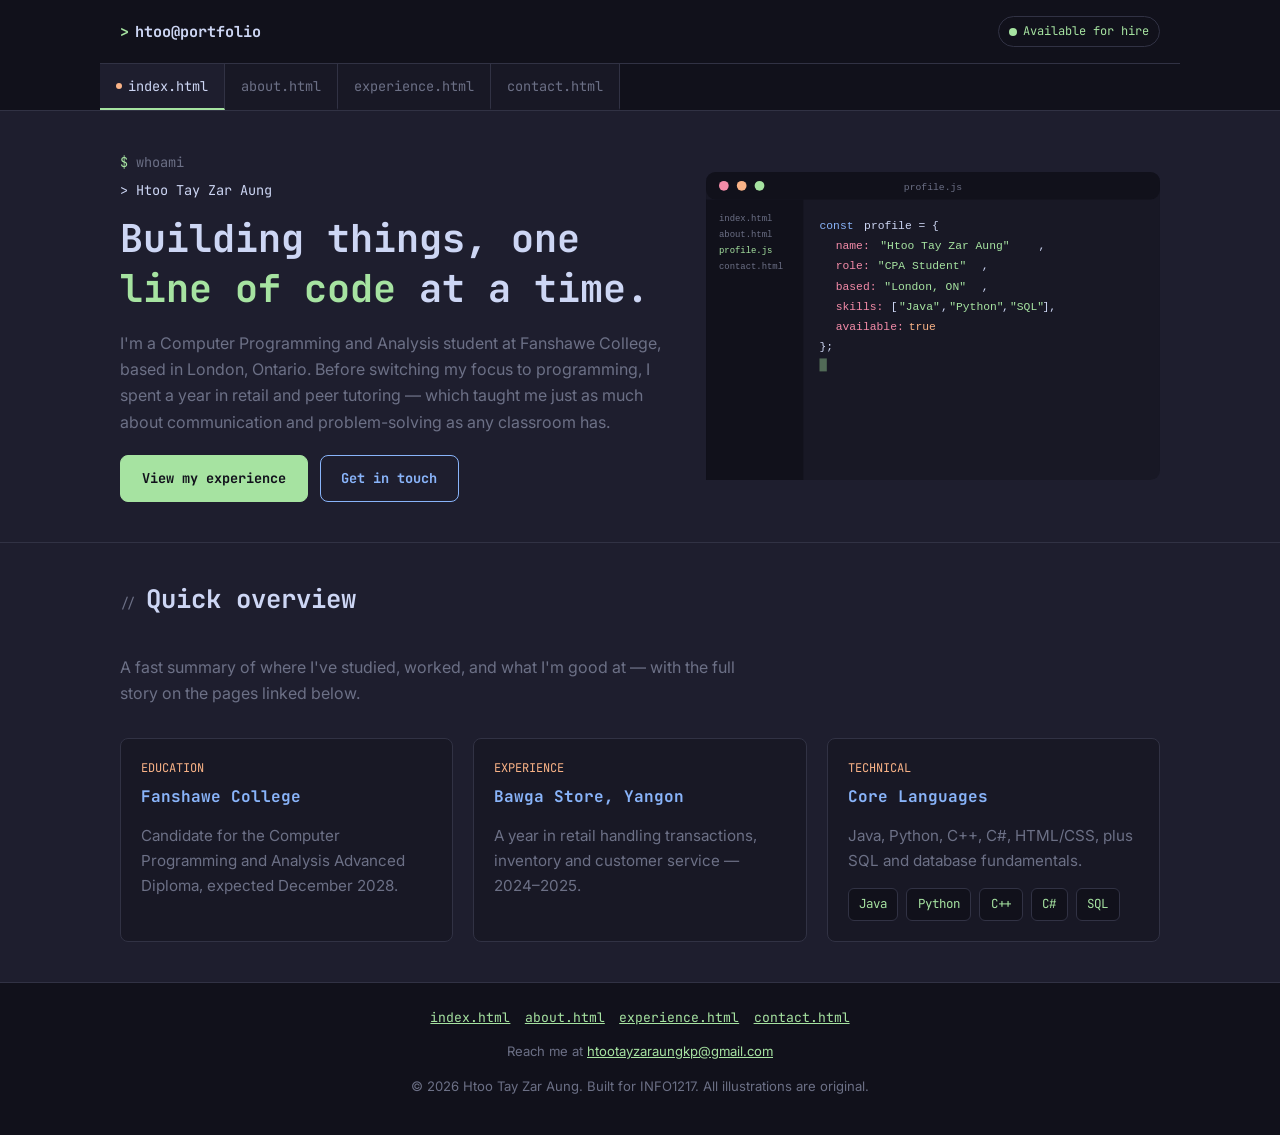
==== index.html @ 4e3d9cc4 "Add Website Files" ====
<!DOCTYPE html>
<html lang="en">
<head>
  <meta charset="UTF-8">
  <meta name="viewport" content="width=device-width, initial-scale=1.0">
  <title>Htoo Tay Zar Aung | Portfolio</title>
  <meta name="description" content="Portfolio of Htoo Tay Zar Aung, Computer Programming and Analysis student at Fanshawe College.">
  <link rel="stylesheet" href="css/styles.css">
  <link rel="preconnect" href="https://fonts.googleapis.com">
  <link href="https://fonts.googleapis.com/css2?family=JetBrains+Mono:wght@400;700&family=Inter:wght@400;500;600&display=swap" rel="stylesheet">
</head>
<body>
  <a class="skip-link" href="#main">Skip to main content</a>

  <header class="site-header">
    <div class="container brand-row">
      <a class="logo" href="index.html">
        <span class="prompt">&gt;</span><span class="name">htoo@portfolio</span>
      </a>
      <span class="availability-pill"><span class="dot"></span>Available for hire</span>
    </div>
    <nav class="main-nav" aria-label="Primary">
      <div class="container" style="padding-inline:0;">
        <ul>
          <li><a href="index.html" aria-current="page"><span class="tab-dot" aria-hidden="true"></span>index.html</a></li>
          <li><a href="about.html">about.html</a></li>
          <li><a href="experience.html">experience.html</a></li>
          <li><a href="contact.html">contact.html</a></li>
        </ul>
      </div>
    </nav>
  </header>

  <main id="main">
    <section class="hero">
      <div class="container">
        <div class="hero-copy">
          <p class="terminal-line"><span class="prompt">$</span>whoami</p>
          <p class="terminal-line"><span class="output">&gt; Htoo Tay Zar Aung</span></p>
          <h1>Building things, one <span class="accent">line of code</span> at a time.</h1>
          <p>I'm a Computer Programming and Analysis student at Fanshawe College, based in London, Ontario. Before switching my focus to programming, I spent a year in retail and peer tutoring — which taught me just as much about communication and problem-solving as any classroom has.</p>
          <div class="button-row">
            <a class="button" href="experience.html">View my experience</a>
            <a class="button secondary" href="contact.html">Get in touch</a>
          </div>
        </div>
        <img src="images/hero-editor.svg" alt="Illustration of a code editor window showing a JavaScript profile object with the author's name, role, location and skills" width="560" height="380">
      </div>
    </section>

    <section class="section">
      <div class="container">
        <div class="section-heading">
          <span class="comment">//</span>
          <h2>Quick overview</h2>
        </div>
        <p class="lede">A fast summary of where I've studied, worked, and what I'm good at — with the full story on the pages linked below.</p>

        <div class="card-grid">
          <article class="card">
            <span class="meta">EDUCATION</span>
            <h3>Fanshawe College</h3>
            <p>Candidate for the Computer Programming and Analysis Advanced Diploma, expected December 2028.</p>
          </article>

          <article class="card">
            <span class="meta">EXPERIENCE</span>
            <h3>Bawga Store, Yangon</h3>
            <p>A year in retail handling transactions, inventory and customer service — 2024–2025.</p>
          </article>

          <article class="card">
            <span class="meta">TECHNICAL</span>
            <h3>Core Languages</h3>
            <p>Java, Python, C++, C#, HTML/CSS, plus SQL and database fundamentals.</p>
            <div class="badge-row">
              <span class="badge">Java</span>
              <span class="badge">Python</span>
              <span class="badge">C++</span>
              <span class="badge">C#</span>
              <span class="badge">SQL</span>
            </div>
          </article>
        </div>
      </div>
    </section>
  </main>

  <footer class="site-footer">
    <div class="container">
      <ul class="footer-nav">
        <li><a href="index.html">index.html</a></li>
        <li><a href="about.html">about.html</a></li>
        <li><a href="experience.html">experience.html</a></li>
        <li><a href="contact.html">contact.html</a></li>
      </ul>
      <p>Reach me at <a href="mailto:htootayzaraungkp@gmail.com">htootayzaraungkp@gmail.com</a></p>
      <p>&copy; 2026 Htoo Tay Zar Aung. Built for INFO1217. All illustrations are original.</p>
    </div>
  </footer>
</body>
</html>
---- css/styles.css ----
/* ==========================================================================
   Htoo Tay Zar Aung — Portfolio
   Single external stylesheet. Mobile-first: base rules target small
   screens, then min-width media queries layer on tablet (425px) and
   desktop (768px) adjustments.
   ========================================================================== */

/* -------------------- Design tokens -------------------- */
:root {
  --bg: #1e1e2e;
  --bg-alt: #181825;
  --bg-panel: #11111b;
  --border: #313244;
  --text: #cdd6f4;
  --text-muted: #6c7086;

  --green: #a6e3a1;
  --blue: #89b4fa;
  --peach: #fab387;
  --pink: #f38ba8;

  --font-mono: "JetBrains Mono", "Courier New", monospace;
  --font-body: "Inter", "Segoe UI", sans-serif;

  --radius: 8px;
  --max-width: 1080px;
}

/* -------------------- Reset & base -------------------- */
*,
*::before,
*::after {
  box-sizing: border-box;
}

body {
  margin: 0;
  background-color: var(--bg);
  color: var(--text);
  font-family: var(--font-body);
  font-size: 1rem;
  line-height: 1.65;
}

img {
  max-width: 100%;
  height: auto;
  display: block;
}

h1, h2, h3 {
  font-family: var(--font-mono);
  line-height: 1.3;
  margin-top: 0;
  font-weight: 700;
}

a {
  color: var(--blue);
}

a:hover,
a:focus {
  color: var(--green);
}

a:focus-visible,
button:focus-visible,
input:focus-visible,
textarea:focus-visible,
select:focus-visible {
  outline: 3px solid var(--peach);
  outline-offset: 2px;
}

.container {
  width: 100%;
  max-width: var(--max-width);
  margin-inline: auto;
  padding-inline: 1.25rem;
}

/* -------------------- Skip link -------------------- */
.skip-link {
  position: absolute;
  left: -999px;
  top: 0;
  background: var(--green);
  color: var(--bg-panel);
  padding: 0.75rem 1rem;
  z-index: 100;
  font-weight: 700;
  font-family: var(--font-mono);
  border-radius: 0 0 6px 0;
}

.skip-link:focus {
  left: 0;
}

/* -------------------- Header: editor tab nav -------------------- */
.site-header {
  background-color: var(--bg-panel);
  border-bottom: 1px solid var(--border);
}

.brand-row {
  display: flex;
  align-items: center;
  justify-content: space-between;
  padding-block: 0.85rem;
  flex-wrap: wrap;
  gap: 0.75rem;
}

.logo {
  display: flex;
  align-items: baseline;
  gap: 0.4rem;
  text-decoration: none;
  font-family: var(--font-mono);
  font-weight: 700;
  font-size: 0.95rem;
}

.logo .prompt {
  color: var(--green);
}

.logo .name {
  color: var(--text);
}

.availability-pill {
  display: inline-flex;
  align-items: center;
  gap: 0.4rem;
  font-family: var(--font-mono);
  font-size: 0.75rem;
  color: var(--green);
  border: 1px solid var(--border);
  padding: 0.3rem 0.6rem;
  border-radius: 999px;
}

.availability-pill .dot {
  width: 8px;
  height: 8px;
  border-radius: 50%;
  background-color: var(--green);
  flex-shrink: 0;
}

.main-nav ul {
  list-style: none;
  display: flex;
  flex-wrap: wrap;
  gap: 0;
  margin: 0;
  padding: 0;
  border-top: 1px solid var(--border);
}

.main-nav a {
  display: inline-flex;
  align-items: center;
  gap: 0.4rem;
  padding: 0.65rem 1rem;
  text-decoration: none;
  color: var(--text-muted);
  font-family: var(--font-mono);
  font-size: 0.85rem;
  border-right: 1px solid var(--border);
  border-bottom: 2px solid transparent;
  background-color: var(--bg-alt);
}

.main-nav a:hover,
.main-nav a:focus {
  color: var(--text);
}

.main-nav a[aria-current="page"] {
  color: var(--text);
  background-color: var(--bg);
  border-bottom-color: var(--green);
}

.main-nav a .tab-dot {
  width: 6px;
  height: 6px;
  border-radius: 50%;
  background-color: var(--peach);
}

/* -------------------- Hero -------------------- */
.hero {
  padding-block: 2.5rem;
}

.hero .container {
  display: grid;
  gap: 2rem;
  align-items: center;
}

.terminal-line {
  font-family: var(--font-mono);
  font-size: 0.85rem;
  color: var(--text-muted);
  margin: 0 0 0.4rem;
}

.terminal-line .prompt {
  color: var(--green);
  margin-right: 0.5rem;
}

.terminal-line .output {
  color: var(--text);
}

.hero-copy h1 {
  font-size: 1.7rem;
  margin: 0.75rem 0;
  color: var(--text);
}

.hero-copy h1 .accent {
  color: var(--green);
}

.hero-copy p {
  color: var(--text-muted);
  max-width: 55ch;
}

.button-row {
  display: flex;
  flex-wrap: wrap;
  gap: 0.75rem;
  margin-top: 1.25rem;
}

.button {
  display: inline-flex;
  align-items: center;
  gap: 0.4rem;
  padding: 0.7rem 1.3rem;
  background-color: var(--green);
  color: var(--bg-panel);
  font-weight: 700;
  font-family: var(--font-mono);
  font-size: 0.85rem;
  text-decoration: none;
  border-radius: var(--radius);
  border: 1px solid var(--green);
}

.button:hover,
.button:focus {
  background-color: transparent;
  color: var(--green);
}

.button.secondary {
  background-color: transparent;
  color: var(--blue);
  border-color: var(--blue);
}

.button.secondary:hover,
.button.secondary:focus {
  background-color: var(--blue);
  color: var(--bg-panel);
}

/* -------------------- Sections -------------------- */
.section {
  padding-block: 2.5rem;
  border-top: 1px solid var(--border);
}

.section-heading {
  display: flex;
  align-items: baseline;
  gap: 0.6rem;
  margin-bottom: 0.4rem;
}

.section-heading .comment {
  font-family: var(--font-mono);
  color: var(--text-muted);
  font-size: 0.85rem;
}

.section h2 {
  font-size: 1.3rem;
  color: var(--text);
}

.section .lede {
  color: var(--text-muted);
  max-width: 65ch;
  margin-bottom: 2rem;
}

/* -------------------- Cards / panels -------------------- */
.card-grid {
  display: grid;
  gap: 1.25rem;
  grid-template-columns: 1fr;
}

.card {
  background-color: var(--bg-alt);
  border: 1px solid var(--border);
  border-radius: var(--radius);
  padding: 1.25rem;
}

.card h3 {
  font-size: 1rem;
  color: var(--blue);
  margin-bottom: 0.5rem;
}

.card p,
.card li {
  color: var(--text-muted);
  font-size: 0.95rem;
}

.card .meta {
  font-family: var(--font-mono);
  font-size: 0.75rem;
  color: var(--peach);
  display: block;
  margin-bottom: 0.5rem;
}

/* -------------------- Badges (skills) -------------------- */
.badge-row {
  display: flex;
  flex-wrap: wrap;
  gap: 0.5rem;
  margin-top: 0.75rem;
}

.badge {
  font-family: var(--font-mono);
  font-size: 0.78rem;
  padding: 0.3rem 0.65rem;
  border-radius: 6px;
  background-color: var(--bg-panel);
  border: 1px solid var(--border);
  color: var(--green);
}

/* -------------------- About page: profile row -------------------- */
.profile-row {
  display: grid;
  gap: 1.5rem;
  align-items: start;
}

.avatar-wrap img {
  width: 160px;
  margin-inline: auto;
}

.list-clean {
  list-style: none;
  padding: 0;
  margin: 0;
}

.list-clean li {
  padding: 0.4rem 0;
  border-bottom: 1px dashed var(--border);
  color: var(--text-muted);
}

.list-clean li:last-child {
  border-bottom: none;
}

.list-clean strong {
  color: var(--text);
}

/* -------------------- Timeline (Education) -------------------- */
.timeline {
  list-style: none;
  margin: 0;
  padding: 0;
  border-left: 2px solid var(--border);
}

.timeline li {
  position: relative;
  padding: 0 0 1.75rem 1.5rem;
}

.timeline li::before {
  content: "";
  position: absolute;
  left: -7px;
  top: 4px;
  width: 12px;
  height: 12px;
  background-color: var(--green);
  border-radius: 50%;
  border: 2px solid var(--bg);
}

.timeline .year {
  font-family: var(--font-mono);
  font-size: 0.75rem;
  color: var(--peach);
  display: block;
  margin-bottom: 0.3rem;
}

.timeline h3 {
  font-size: 1rem;
  margin-bottom: 0.3rem;
  color: var(--text);
}

.timeline p {
  color: var(--text-muted);
  margin: 0;
  font-size: 0.92rem;
}

/* -------------------- Skill meter list (Experience page) -------------------- */
.skill-list {
  list-style: none;
  padding: 0;
  margin: 0;
  display: grid;
  gap: 0.9rem;
}

.skill-list li {
  display: grid;
  gap: 0.35rem;
}

.skill-name {
  display: flex;
  justify-content: space-between;
  font-family: var(--font-mono);
  font-size: 0.85rem;
  color: var(--text);
}

.skill-track {
  height: 8px;
  background-color: var(--bg-panel);
  border-radius: 999px;
  overflow: hidden;
  border: 1px solid var(--border);
}

.skill-fill {
  height: 100%;
  background-color: var(--green);
  border-radius: 999px;
}

/* -------------------- Contact -------------------- */
.contact-grid {
  display: grid;
  gap: 1.5rem;
}

.contact-list {
  list-style: none;
  padding: 0;
  margin: 1rem 0 0;
}

.contact-list li {
  margin-bottom: 1rem;
  display: flex;
  align-items: flex-start;
  gap: 0.6rem;
}

.contact-list .label {
  font-family: var(--font-mono);
  font-size: 0.78rem;
  color: var(--text-muted);
  display: block;
}

.contact-list a {
  word-break: break-word;
}

form {
  display: grid;
  gap: 1rem;
}

label {
  font-family: var(--font-mono);
  font-size: 0.85rem;
  display: block;
  margin-bottom: 0.35rem;
  color: var(--text);
}

input,
textarea,
select {
  width: 100%;
  padding: 0.65rem 0.75rem;
  background-color: var(--bg-panel);
  border: 1px solid var(--border);
  border-radius: 6px;
  color: var(--text);
  font-family: var(--font-body);
  font-size: 1rem;
}

input:focus,
textarea:focus,
select:focus {
  border-color: var(--blue);
}

.required {
  color: var(--pink);
}

.form-note {
  font-size: 0.82rem;
  color: var(--text-muted);
}

/* -------------------- Footer -------------------- */
.site-footer {
  background-color: var(--bg-panel);
  border-top: 1px solid var(--border);
  padding-block: 1.5rem;
  text-align: center;
  color: var(--text-muted);
  font-size: 0.82rem;
}

.site-footer a {
  color: var(--green);
}

.footer-nav {
  list-style: none;
  display: flex;
  justify-content: center;
  flex-wrap: wrap;
  gap: 0.9rem;
  padding: 0;
  margin: 0 0 0.75rem;
  font-family: var(--font-mono);
}

/* -------------------- Reduced motion -------------------- */
@media (prefers-reduced-motion: reduce) {
  * {
    animation-duration: 0.001ms !important;
    animation-iteration-count: 1 !important;
    transition-duration: 0.001ms !important;
  }
}

/* ==========================================================================
   TABLET — small screens and up (starts at 425px)
   ========================================================================== */
@media screen and (min-width: 425px) {
  .card-grid {
    grid-template-columns: repeat(2, 1fr);
  }

  .hero-copy h1 {
    font-size: 2rem;
  }

  .profile-row {
    grid-template-columns: 180px 1fr;
  }

  .avatar-wrap img {
    margin-inline: 0;
  }
}

/* ==========================================================================
   DESKTOP — larger screens (starts at 768px)
   ========================================================================== */
@media screen and (min-width: 768px) {
  .brand-row {
    padding-block: 1rem;
  }

  .hero .container {
    grid-template-columns: 1.1fr 0.9fr;
  }

  .hero-copy h1 {
    font-size: 2.4rem;
  }

  .card-grid {
    grid-template-columns: repeat(3, 1fr);
  }

  .contact-grid {
    grid-template-columns: 1fr 1fr;
    align-items: start;
  }

  .section h2 {
    font-size: 1.6rem;
  }
}
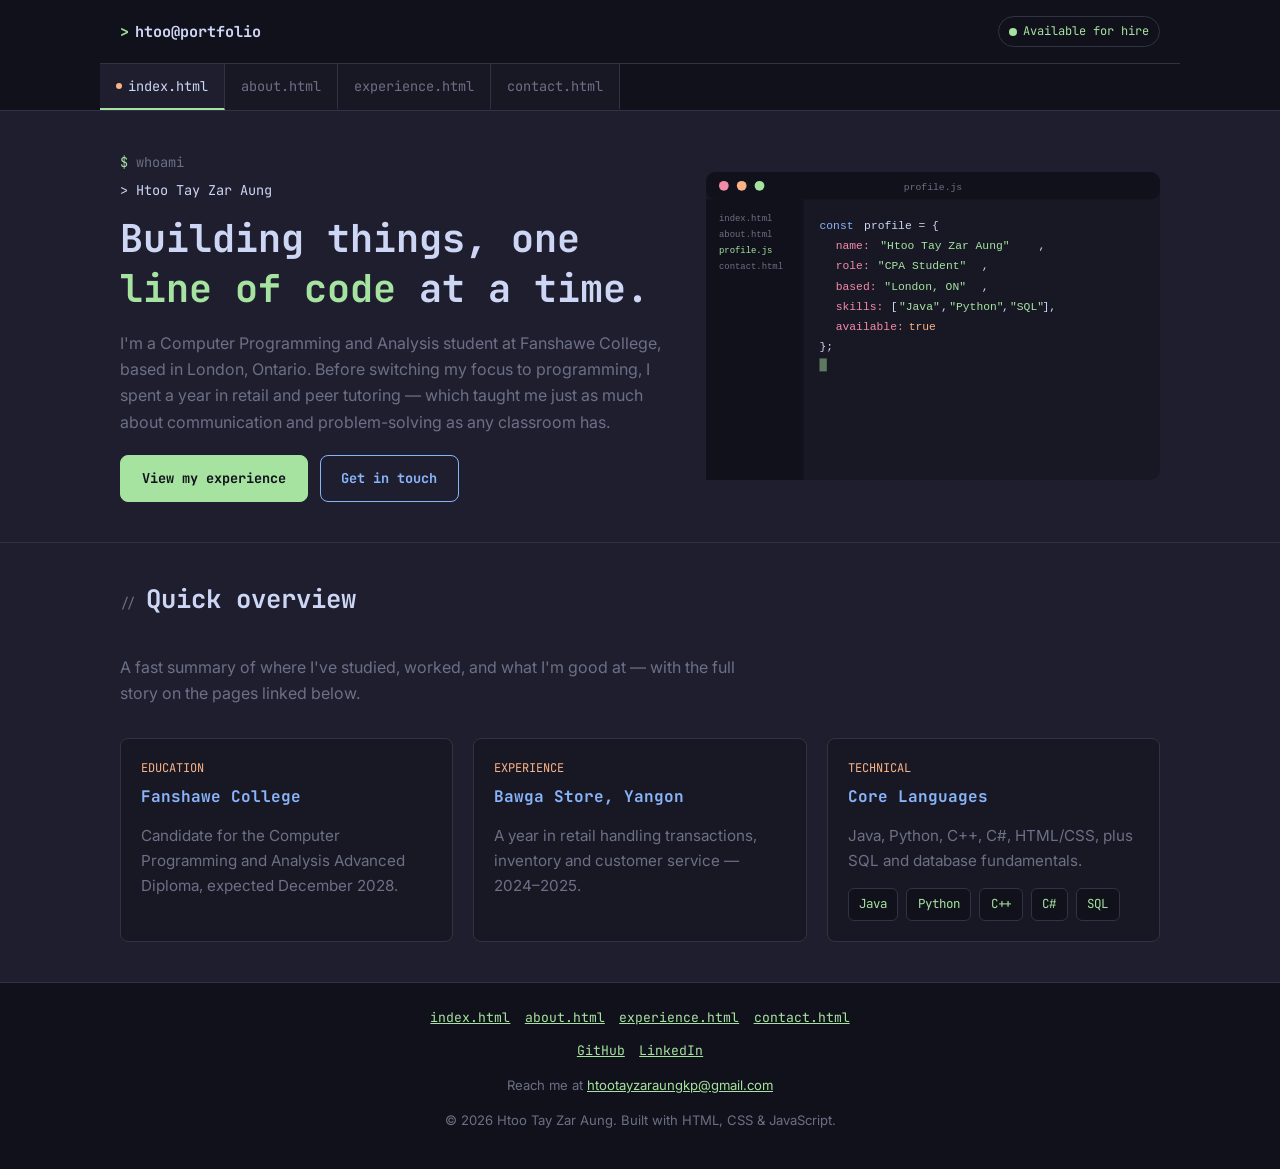
==== commit 74e4f1d9: "Add Website Files" ====
--- a/index.html
+++ b/index.html
@@ -94,8 +94,12 @@
         <li><a href="experience.html">experience.html</a></li>
         <li><a href="contact.html">contact.html</a></li>
       </ul>
+      <ul class="footer-nav">
+        <li><a href="https://github.com/Jamedod" target="_blank" rel="noopener noreferrer">GitHub</a></li>
+        <li><a href="https://www.linkedin.com/in/jame-dod-7391b43a3/" target="_blank" rel="noopener noreferrer">LinkedIn</a></li>
+      </ul>
       <p>Reach me at <a href="mailto:htootayzaraungkp@gmail.com">htootayzaraungkp@gmail.com</a></p>
-      <p>&copy; 2026 Htoo Tay Zar Aung. Built for INFO1217. All illustrations are original.</p>
+      <p>&copy; 2026 Htoo Tay Zar Aung. Built with HTML, CSS &amp; JavaScript.</p>
     </div>
   </footer>
 </body>
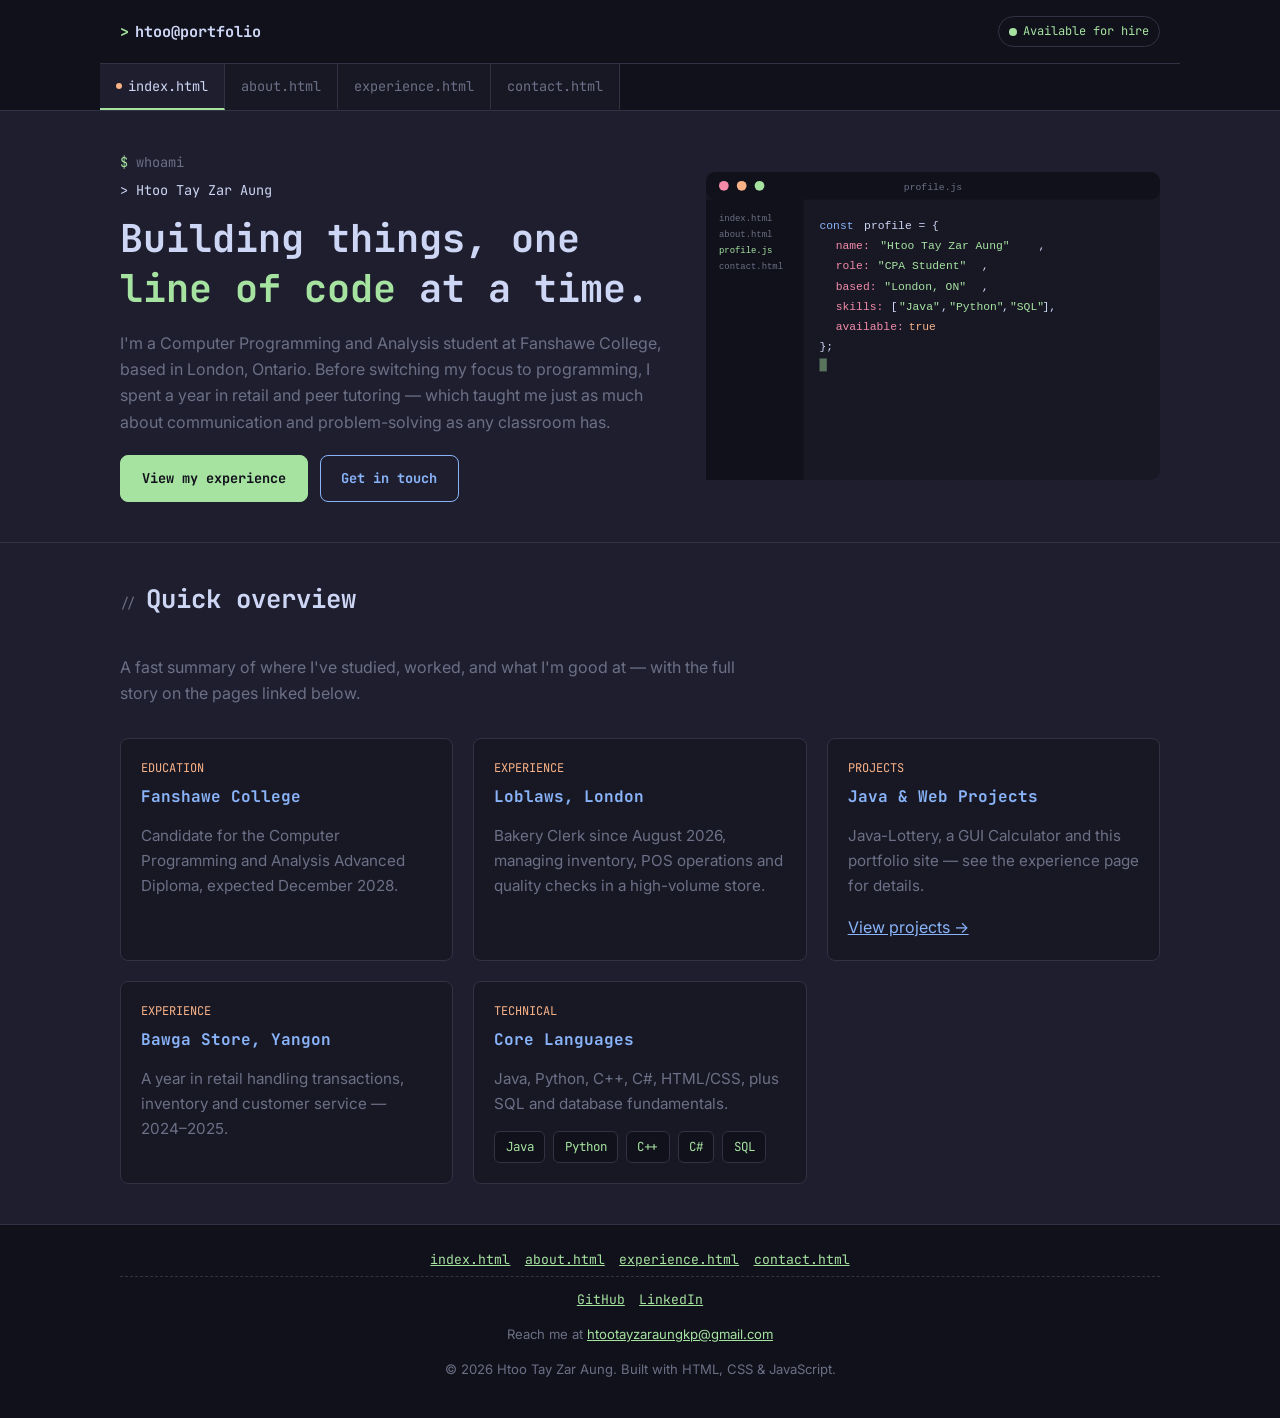
==== commit a3919a2a: "Add Umami script and update experience/projects sections Added a script for Umami analytics and upda" ====
--- a/index.html
+++ b/index.html
@@ -8,6 +8,7 @@
   <link rel="stylesheet" href="css/styles.css">
   <link rel="preconnect" href="https://fonts.googleapis.com">
   <link href="https://fonts.googleapis.com/css2?family=JetBrains+Mono:wght@400;700&family=Inter:wght@400;500;600&display=swap" rel="stylesheet">
+  <script defer src="https://cloud.umami.is/script.js" data-website-id="542bc57d-7754-45d8-badf-55ab354bcbd3"></script>
 </head>
 <body>
   <a class="skip-link" href="#main">Skip to main content</a>
@@ -65,6 +66,19 @@
 
           <article class="card">
             <span class="meta">EXPERIENCE</span>
+            <h3>Loblaws, London</h3>
+            <p>Bakery Clerk since August 2026, managing inventory, POS operations and quality checks in a high-volume store.</p>
+          </article>
+
+          <article class="card">
+            <span class="meta">PROJECTS</span>
+            <h3>Java &amp; Web Projects</h3>
+            <p>Java-Lottery, a GUI Calculator and this portfolio site — see the experience page for details.</p>
+            <a href="experience.html">View projects →</a>
+          </article>
+
+          <article class="card">
+            <span class="meta">EXPERIENCE</span>
             <h3>Bawga Store, Yangon</h3>
             <p>A year in retail handling transactions, inventory and customer service — 2024–2025.</p>
           </article>
--- a/css/styles.css
+++ b/css/styles.css
@@ -566,6 +566,12 @@
   font-family: var(--font-mono);
 }
 
+.footer-nav + .footer-nav {
+  margin-top: -0.4rem;
+  padding-top: 0.75rem;
+  border-top: 1px dashed var(--border);
+}
+
 /* -------------------- Reduced motion -------------------- */
 @media (prefers-reduced-motion: reduce) {
   * {
